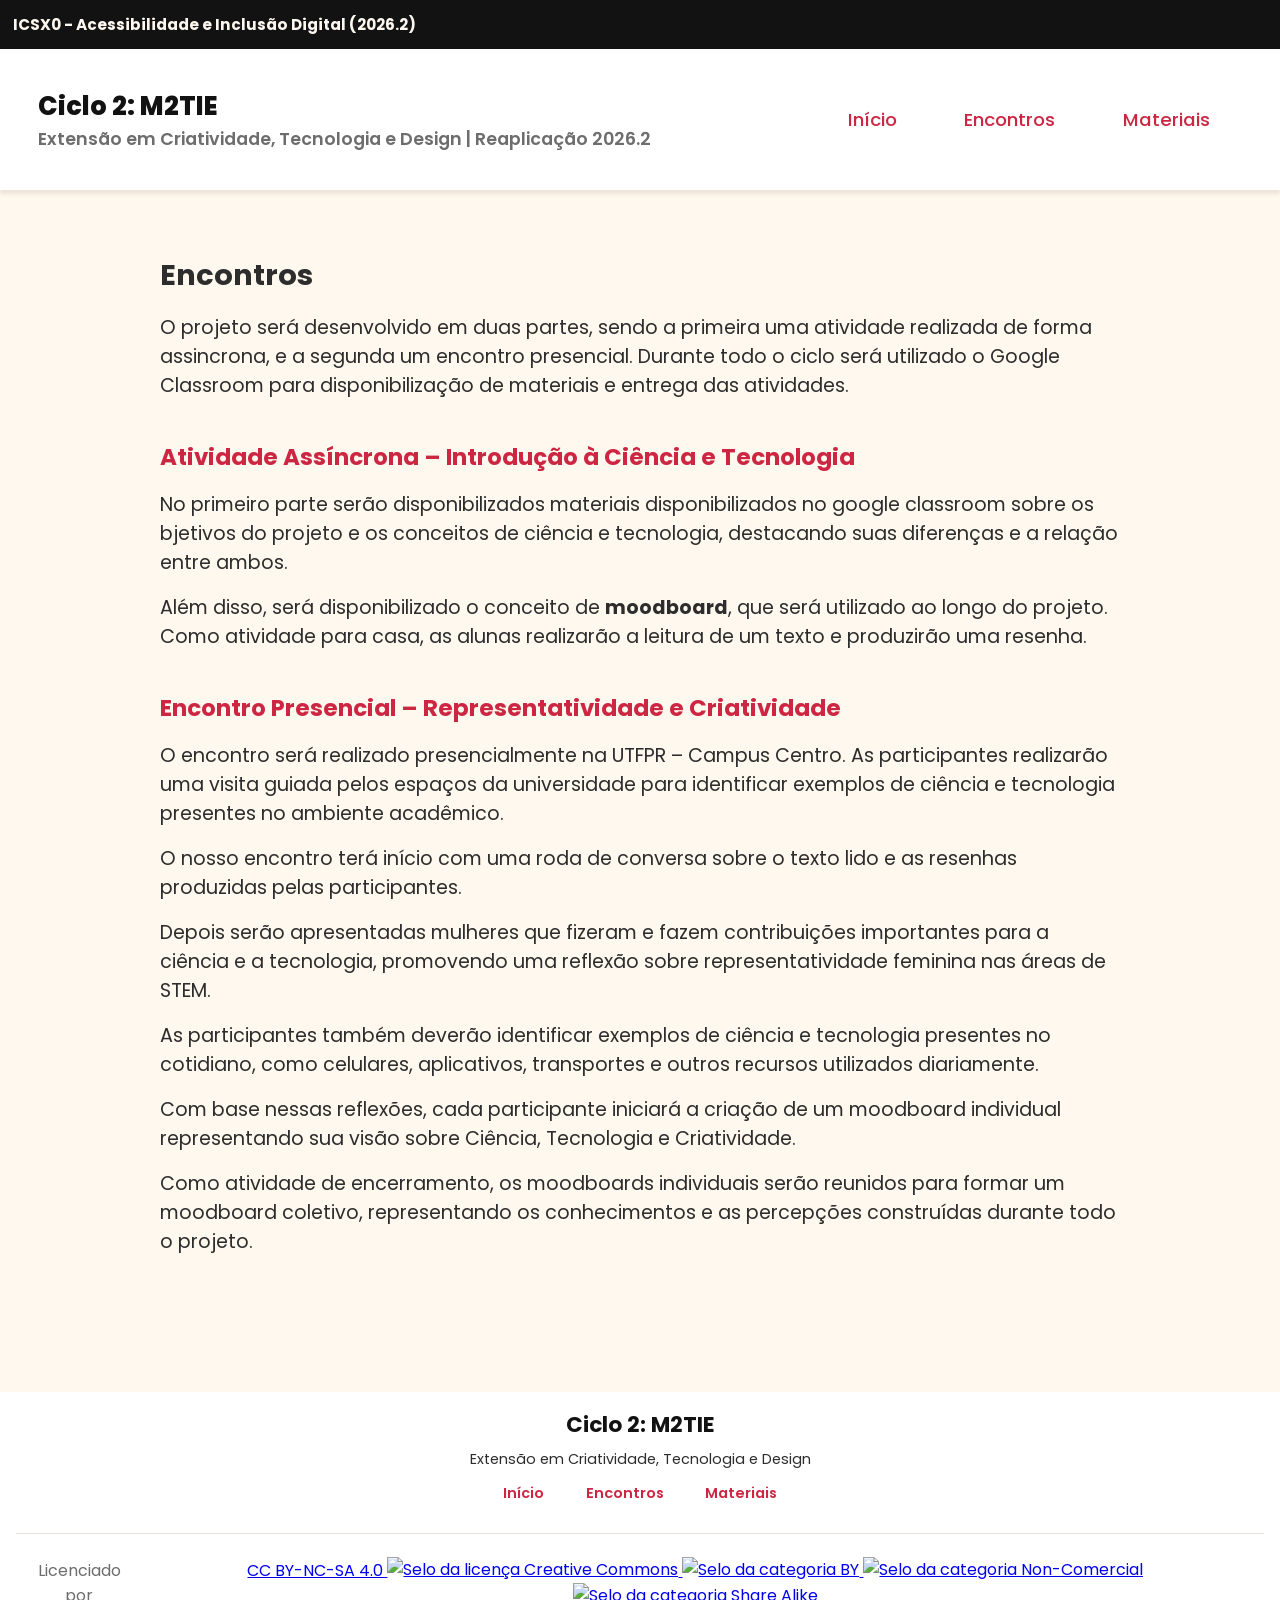
==== encontros.html @ 26ec623c "Merge branch 'main' of https://github.com/GabrielleSchultz/Ciclo2_Reaplicacao_M2TIE" ====
<!DOCTYPE html>
<html lang="pt-BR">

<head>
    <meta charset="UTF-8">
    <meta name="viewport" content="width=device-width, initial-scale=1.0">
    <meta name="description" content="Descricao e guia do Ciclo 2 M2TIE: Quem faz ciência e tecnologia?">
    <link rel="stylesheet" href="main.css">
    <link rel="preconnect" href="https://fonts.googleapis.com">
    <link rel="preconnect" href="https://fonts.gstatic.com" crossorigin>
    <link
        href="https://fonts.googleapis.com/css2?family=Poppins:ital,wght@0,100;0,200;0,300;0,400;0,500;0,600;0,700;0,800;0,900;1,100;1,200;1,300;1,400;1,500;1,600;1,700;1,800;1,900&display=swap"
        rel="stylesheet">
    <title>Ciclo 2: M2TIE (Reaplicação 2026.2)</title>
</head>

<body>
    <header>
        <div class="top-header">
            <h3>ICSX0 - Acessibilidade e Inclusão Digital (2026.2)</h3>
        </div>
        <div class="bottom-header">
            <div class=nome>
                <h1><a href="index.html">Ciclo 2: M2TIE</a></h1>
                <h2>Extensão em Criatividade, Tecnologia e Design | Reaplicação 2026.2</h2>
            </div>

            <nav id="menu" aria-label="Menu de Navegação">
                <ul>
                    <li><a href="index.html">Início</a></li>
                    <li><a href="encontros.html">Encontros</a></li>
                    <li><a href="materiais.html">Materiais</a></li>
                </ul>
            </nav>
        </div>
    </header>

    <main id="main-content" aria-label="Conteúdo Principal">
        <section class="info">
            <h2>Encontros</h2>
            <p>
                O projeto será desenvolvido em duas partes, sendo a primeira uma atividade realizada de forma
                assincrona, e a segunda um encontro presencial. Durante todo o ciclo será utilizado o Google
                Classroom para disponibilização de materiais e entrega das atividades.
            </p>
    
            <article class="encontro">
                <h3>Atividade Assíncrona – Introdução à Ciência e Tecnologia</h3>
                <p>
                    No primeiro parte serão disponibilizados materiais disponibilizados no google classroom sobre os bjetivos do projeto e os
                    conceitos de ciência e tecnologia, destacando suas diferenças e a relação
                    entre ambos. 
                </p>
    
                <p>
                    Além disso, será disponibilizado o conceito de <strong>moodboard</strong>, que
                    será utilizado ao longo do projeto. Como atividade para casa, as alunas
                    realizarão a leitura de um texto e produzirão uma resenha.
                </p>
            </article>
    
            <article class="encontro">
                <h3>Encontro Presencial – Representatividade e Criatividade</h3>

                <p>
                    O encontro será realizado presencialmente na UTFPR – Campus Centro.
                    As participantes realizarão uma visita guiada pelos espaços da
                    universidade para identificar exemplos de ciência e tecnologia
                    presentes no ambiente acadêmico.
                </p>
    
                <p>
                    O nosso encontro terá início com uma roda de conversa sobre o texto
                    lido e as resenhas produzidas pelas participantes.
                </p>
    
                <p>
                    Depois serão apresentadas mulheres que fizeram e fazem contribuições
                    importantes para a ciência e a tecnologia, promovendo uma reflexão sobre
                    representatividade feminina nas áreas de STEM.
                </p>
    
                <p>
                    As participantes também deverão identificar exemplos de ciência e
                    tecnologia presentes no cotidiano, como celulares, aplicativos,
                    transportes e outros recursos utilizados diariamente.
                </p>
    
                <p>
                    Com base nessas reflexões, cada participante iniciará a criação de um
                    moodboard individual representando sua visão sobre Ciência,
                    Tecnologia e Criatividade.
                </p>

                <p>
                    Como atividade de encerramento, os moodboards individuais serão reunidos
                    para formar um moodboard coletivo, representando os conhecimentos e as
                    percepções construídas durante todo o projeto.
                </p>
            </article>
        </section>
    </main>

    
    <footer>
        <div class="footer-content">
            <h2>Ciclo 2: M2TIE</h2>
            <p>Extensão em Criatividade, Tecnologia e Design</p>
        </div>
        <div class="footer-links">
            <a href="index.html">Início</a>
            <a href="encontros.html">Encontros</a>
            <a href="materiais.html">Materiais</a>
        </div>
        <div class="footer-licenca">
            <p>Licenciado por </p>
            <a href="https://creativecommons.org/licenses/by-nc-sa/4.0/?ref=chooser-v1" target="_blank"
                title="Redirecionamento para site externo." rel="license noopener noreferrer"
                style="display: inline-block">CC BY-NC-SA 4.0
                <img class="cc-icons" src="https://mirrors.creativecommons.org/presskit/icons/cc.svg?ref=chooser-v1"
                    alt="Selo da licença Creative Commons" />
                <img class="cc-icons" src="https://mirrors.creativecommons.org/presskit/icons/by.svg?ref=chooser-v1"
                    alt="Selo da categoria BY" />
                <img class="cc-icons" src="https://mirrors.creativecommons.org/presskit/icons/nc.svg?ref=chooser-v1"
                    alt="Selo da categoria Non-Comercial" />
                <img class="cc-icons" src="https://mirrors.creativecommons.org/presskit/icons/sa.svg?ref=chooser-v1"
                    alt="Selo da categoria Share Alike " />
            </a>
            </p>
        </div>
    </footer>
</body>

</html>
---- main.css ----
* {
    margin: 0;
    padding: 0;
    box-sizing: border-box;
}

body {
    background-color: #fff8ee;
    color: #2D2D2D;
    font-family: "Poppins",system-ui, -apple-system, BlinkMacSystemFont, 'Segoe UI', Roboto, Oxygen, Ubuntu, Cantarell, 'Open Sans', 'Helvetica Neue', sans-serif;
    align-items: center;
    min-height: 100vh;
    display: flex;
    flex-direction: column;
}

header {
    width: 100%;
    align-items: center;
    background-color: white;
    box-shadow: 0 4px 4px rgba(145, 113, 102, 0.158);
}

.bottom-header{
    display: flex;
    justify-content: space-between;
    padding: 3%;
    background-color: white;
    align-items: center;
}

.top-header{
    display: flex;
    flex-direction: column;
    background-color: #131212;
    padding: 1%;
    font-size: small;
    color: #fdf7ef
}

header a {
    text-decoration: none;
    color: #131212
}

header h1 {
    letter-spacing: 0rem;
    font-weight: 800
}

header nav ul {
    display: flex;
    gap: 0.2rem;
    list-style-type: none;
}

header h1 {
    font-size: 1.6rem;
    color: #131212
}

header nav a {
    color: #cd2643;
    align-items: center;
    text-decoration: none;
    font-size: 1.15rem;
    font-weight: 500;
    margin: 0 1rem;
    padding: 0.5rem 1rem;
}

header nav a:hover {
    font-weight: 600;
    background-color: #e72848;
    color: #fdf7ef;
    transition: 0.4s
}

header h2 {
    font-size: 1.1rem;
    color: #6D6D6D;
    font-weight: 600;
}

main {
    width: 80%;
    padding: 2rem;
    margin-top: 2rem;
    margin-bottom: 3rem;
    display: flex;
}

.info {
    align-items: center;
    justify-content: space-between;
    margin-bottom: 0.5rem;
    font-size: larger;
}

.info h3 {
    align-items: center;
    justify-content: space-between;
    margin-top: 2.5rem;
    font-size: larger;
    color: #cd2643
}

.info p {
    margin-top: 1rem;
}

.info div{
    display: flex;
    align-items: center;
}

footer {
    margin-top: auto;
    width: 100%;
    display: flex;
    flex-direction: column;
    justify-content: space-between;
    font-size: small;
    background-color: white;
    padding: 1rem;
    margin-top: 3rem;
    box-shadow: 0 12px 12px rgba(49, 44, 44, 0.2);
}

.footer-content {
    text-align: center;
    margin-bottom: 0.5rem;
    font-size: 0.9rem;
}

.footer-content h2 {
    color: #131212;
    margin-bottom: 0.5rem;
}

.footer-links {
    display: flex;
    justify-content: center;
    gap: 2rem;
    margin-bottom: 1.5rem;
}

.footer-links a {
    padding: 0.3rem;
    color: #cd2643;
    text-decoration: none;
    transition: 0.3s;
    font-size: 0.9rem;
    font-weight: 600;
}

.footer-links a:hover {
    color: #fff8ee;
    background-color: #e02847;
    font-weight: 800;
}

.participantes {
    border-top: 1px solid #d3a986;
    padding-top: 1rem;
    text-align: center;
    border-bottom: 1px solid #d3a986;
    padding-bottom: 1rem;
}

.participantes h3 {
    color: #2D2D2D;
    font-size: 1.5rem;
}

.footer-licenca {
    justify-content: center;
    display: flex;
    align-items: center;
    text-align: center;
    border-top: 1px solid #e5e0da;
    padding-top: 1rem;
    font-size: 1rem;
    color: #6D6D6D;
}

.footer-licenca p {
    padding: 0.5rem;
}

.cc-icons {
    height: 22px;
    vertical-align: text-bottom;
    display: inline;
}

.destaque {
    color: #cd2643;
    font-weight: 700;
    text-decoration: none;
}

.destaque:hover {
    text-decoration: undelrine;
    color: #e72848;
}

.referenciado {
    color: #131212;
    font-weight: 400;
    text-decoration: none;
}

.referenciado:hover {
    text-decoration: undelrine;
    color: #e72848;
    transition: 0.6s
}

.materiais ul, ol{
    list-style-type: none;
}

.materiais div{
    color: #cd2643;
    font-weight: 700;
    font-size: larger;
    padding-top: 2rem;
}

.materiais iframe{
    margin-top: 1rem;
}
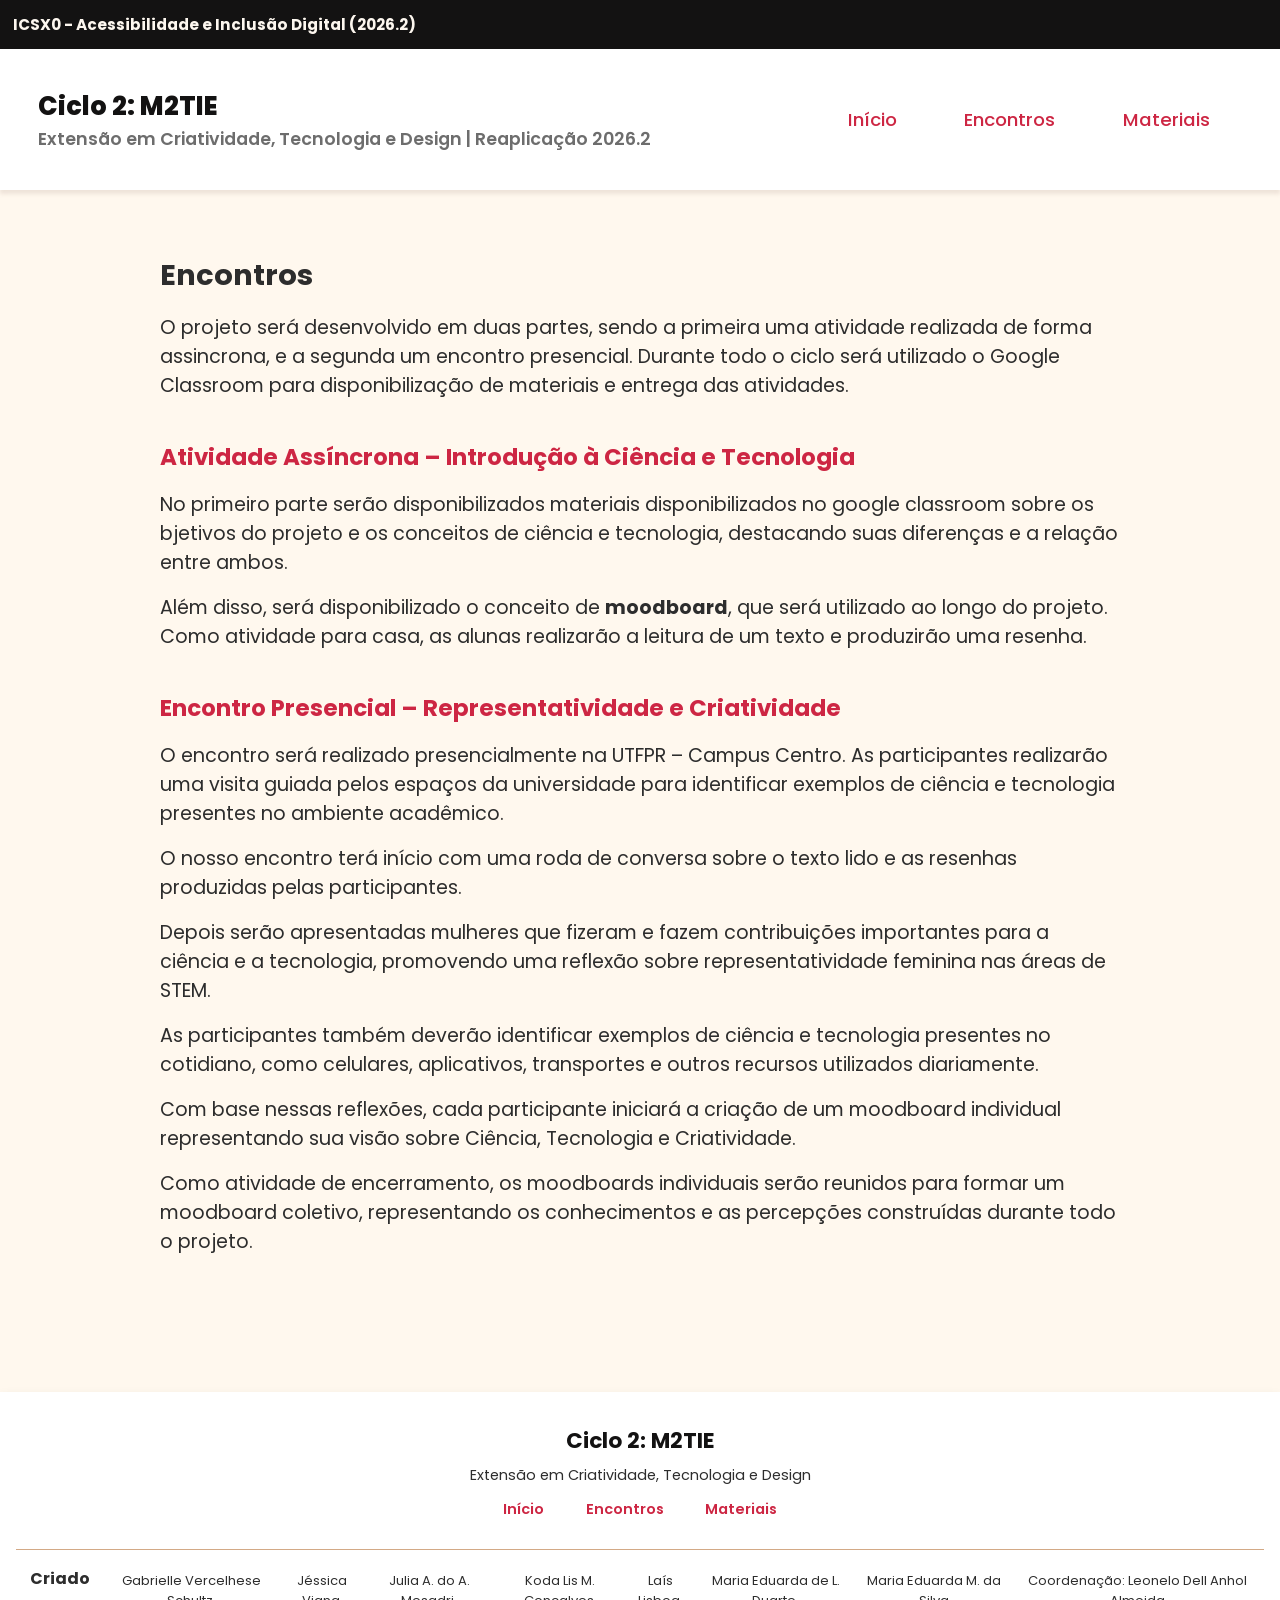
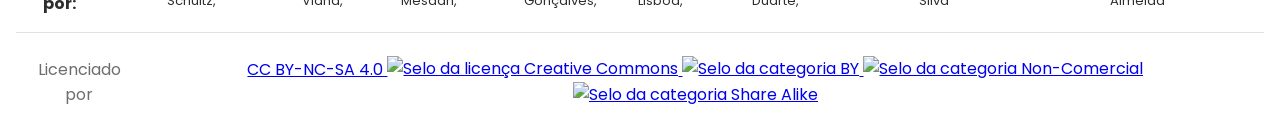
==== commit 464a8f03: "footer de acordo com moodle" ====
--- a/encontros.html
+++ b/encontros.html
@@ -112,6 +112,20 @@
             <a href="encontros.html">Encontros</a>
             <a href="materiais.html">Materiais</a>
         </div>
+        
+        <div class="participantes">
+            <h3>Criado por:</h3>
+            <p>Gabrielle Vercelhese Schultz,</p>
+            <p>Jéssica Viana,</p>
+            <p>Julia A. do A. Mesadri,</p>
+            <p>Koda Lis M. Gonçalves,</p>
+            <p>Laís Lisboa,</p>
+            <p>Maria Eduarda de L. Duarte,</p>
+            <p>Maria Eduarda M. da Silva</p>
+            <p>Coordenação: Leonelo Dell Anhol Almeida</p>
+            <br>
+        </div>
+        
         <div class="footer-licenca">
             <p>Licenciado por </p>
             <a href="https://creativecommons.org/licenses/by-nc-sa/4.0/?ref=chooser-v1" target="_blank"
--- a/main.css
+++ b/main.css
@@ -115,7 +115,6 @@
 }
 
 footer {
-    margin-top: auto;
     width: 100%;
     display: flex;
     flex-direction: column;
@@ -124,12 +123,13 @@
     background-color: white;
     padding: 1rem;
     margin-top: 3rem;
-    box-shadow: 0 12px 12px rgba(49, 44, 44, 0.2);
+    box-shadow: 0 8px 12px rgba(0, 0, 0, 0.2);
 }
 
 .footer-content {
     text-align: center;
     margin-bottom: 0.5rem;
+    margin-top: 1rem;
     font-size: 0.9rem;
 }
 
@@ -164,13 +164,14 @@
     border-top: 1px solid #d3a986;
     padding-top: 1rem;
     text-align: center;
-    border-bottom: 1px solid #d3a986;
+    align-items: center;
     padding-bottom: 1rem;
+    display: flex;
 }
 
 .participantes h3 {
     color: #2D2D2D;
-    font-size: 1.5rem;
+    font-size: 1rem;
 }
 
 .footer-licenca {
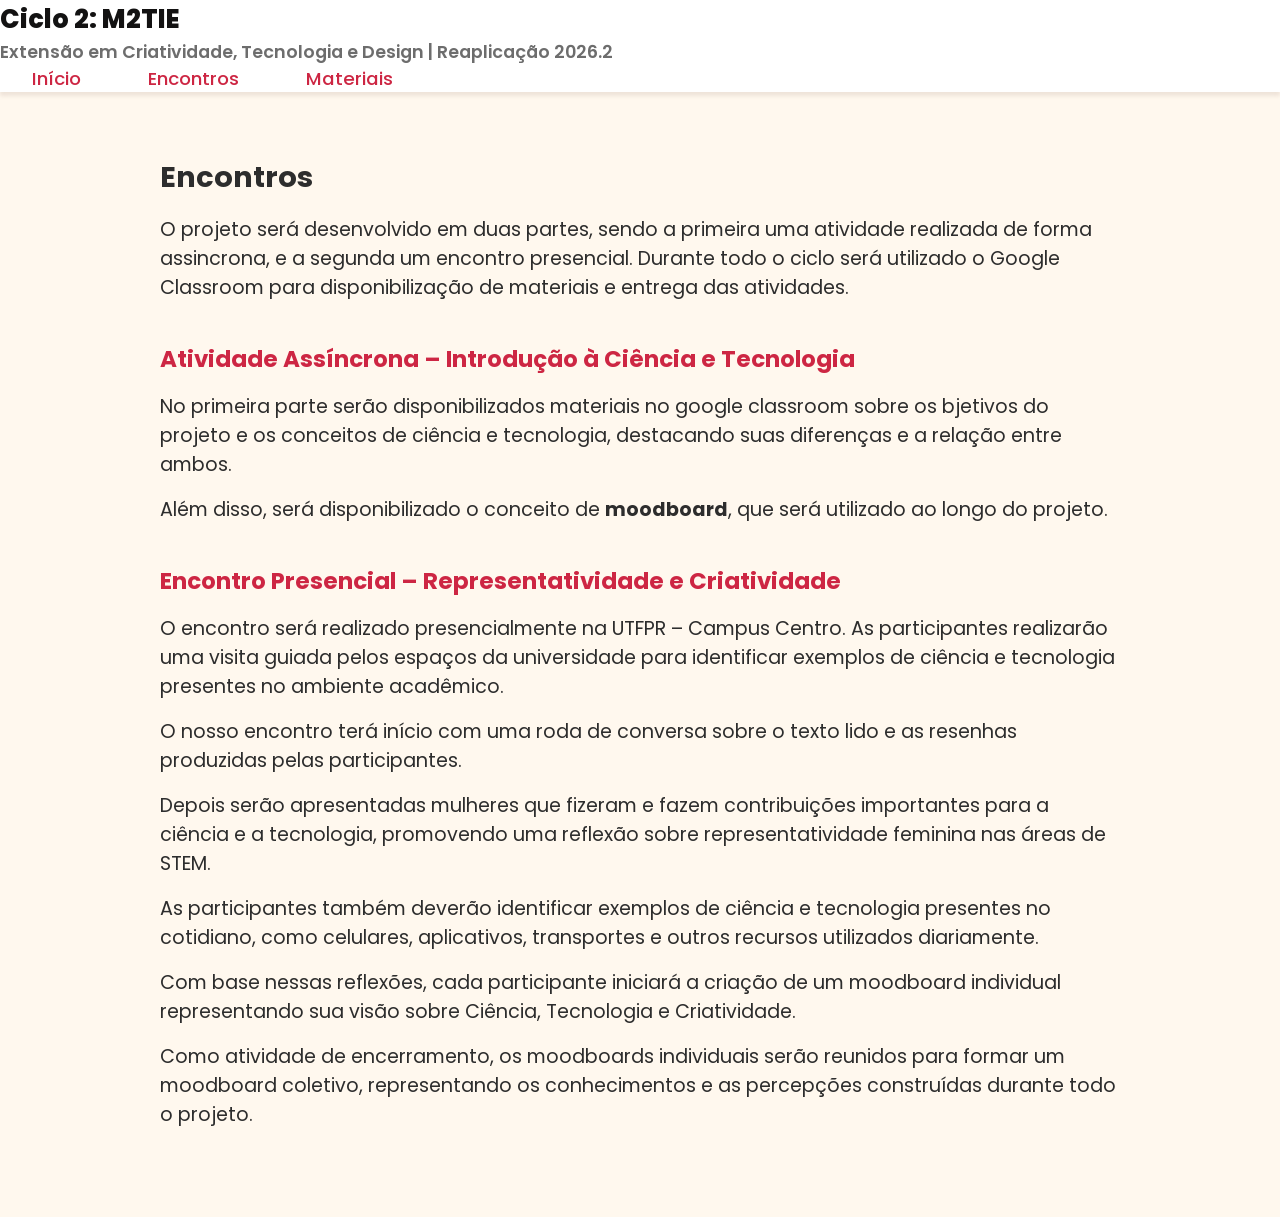
==== commit 583c0da5: "Add files via upload" ====
--- a/encontros.html
+++ b/encontros.html
@@ -16,23 +16,18 @@
 
 <body>
     <header>
-        <div class="top-header">
-            <h3>ICSX0 - Acessibilidade e Inclusão Digital (2026.2)</h3>
+        <div class=nome>
+            <h1><a href="index.html">Ciclo 2: M2TIE</a></h1>
+            <h2>Extensão em Criatividade, Tecnologia e Design | Reaplicação 2026.2</h2>
         </div>
-        <div class="bottom-header">
-            <div class=nome>
-                <h1><a href="index.html">Ciclo 2: M2TIE</a></h1>
-                <h2>Extensão em Criatividade, Tecnologia e Design | Reaplicação 2026.2</h2>
-            </div>
 
-            <nav id="menu" aria-label="Menu de Navegação">
-                <ul>
-                    <li><a href="index.html">Início</a></li>
-                    <li><a href="encontros.html">Encontros</a></li>
-                    <li><a href="materiais.html">Materiais</a></li>
-                </ul>
-            </nav>
-        </div>
+        <nav id="menu" aria-label="Menu de Navegação">
+            <ul>
+                <li><a href="index.html">Início</a></li>
+                <li><a href="encontros.html">Encontros</a></li>
+                <li><a href="materiais.html">Materiais</a></li>
+            </ul>
+        </nav>
     </header>
 
     <main id="main-content" aria-label="Conteúdo Principal">
@@ -47,15 +42,14 @@
             <article class="encontro">
                 <h3>Atividade Assíncrona – Introdução à Ciência e Tecnologia</h3>
                 <p>
-                    No primeiro parte serão disponibilizados materiais disponibilizados no google classroom sobre os bjetivos do projeto e os
+                    No primeira parte serão disponibilizados materiais no google classroom sobre os bjetivos do projeto e os
                     conceitos de ciência e tecnologia, destacando suas diferenças e a relação
                     entre ambos. 
                 </p>
     
                 <p>
                     Além disso, será disponibilizado o conceito de <strong>moodboard</strong>, que
-                    será utilizado ao longo do projeto. Como atividade para casa, as alunas
-                    realizarão a leitura de um texto e produzirão uma resenha.
+                    será utilizado ao longo do projeto.
                 </p>
             </article>
     
@@ -100,49 +94,6 @@
             </article>
         </section>
     </main>
-
-    
-    <footer>
-        <div class="footer-content">
-            <h2>Ciclo 2: M2TIE</h2>
-            <p>Extensão em Criatividade, Tecnologia e Design</p>
-        </div>
-        <div class="footer-links">
-            <a href="index.html">Início</a>
-            <a href="encontros.html">Encontros</a>
-            <a href="materiais.html">Materiais</a>
-        </div>
-        
-        <div class="participantes">
-            <h3>Criado por:</h3>
-            <p>Gabrielle Vercelhese Schultz,</p>
-            <p>Jéssica Viana,</p>
-            <p>Julia A. do A. Mesadri,</p>
-            <p>Koda Lis M. Gonçalves,</p>
-            <p>Laís Lisboa,</p>
-            <p>Maria Eduarda de L. Duarte,</p>
-            <p>Maria Eduarda M. da Silva</p>
-            <p>Coordenação: Leonelo Dell Anhol Almeida</p>
-            <br>
-        </div>
-        
-        <div class="footer-licenca">
-            <p>Licenciado por </p>
-            <a href="https://creativecommons.org/licenses/by-nc-sa/4.0/?ref=chooser-v1" target="_blank"
-                title="Redirecionamento para site externo." rel="license noopener noreferrer"
-                style="display: inline-block">CC BY-NC-SA 4.0
-                <img class="cc-icons" src="https://mirrors.creativecommons.org/presskit/icons/cc.svg?ref=chooser-v1"
-                    alt="Selo da licença Creative Commons" />
-                <img class="cc-icons" src="https://mirrors.creativecommons.org/presskit/icons/by.svg?ref=chooser-v1"
-                    alt="Selo da categoria BY" />
-                <img class="cc-icons" src="https://mirrors.creativecommons.org/presskit/icons/nc.svg?ref=chooser-v1"
-                    alt="Selo da categoria Non-Comercial" />
-                <img class="cc-icons" src="https://mirrors.creativecommons.org/presskit/icons/sa.svg?ref=chooser-v1"
-                    alt="Selo da categoria Share Alike " />
-            </a>
-            </p>
-        </div>
-    </footer>
 </body>
 
 </html>
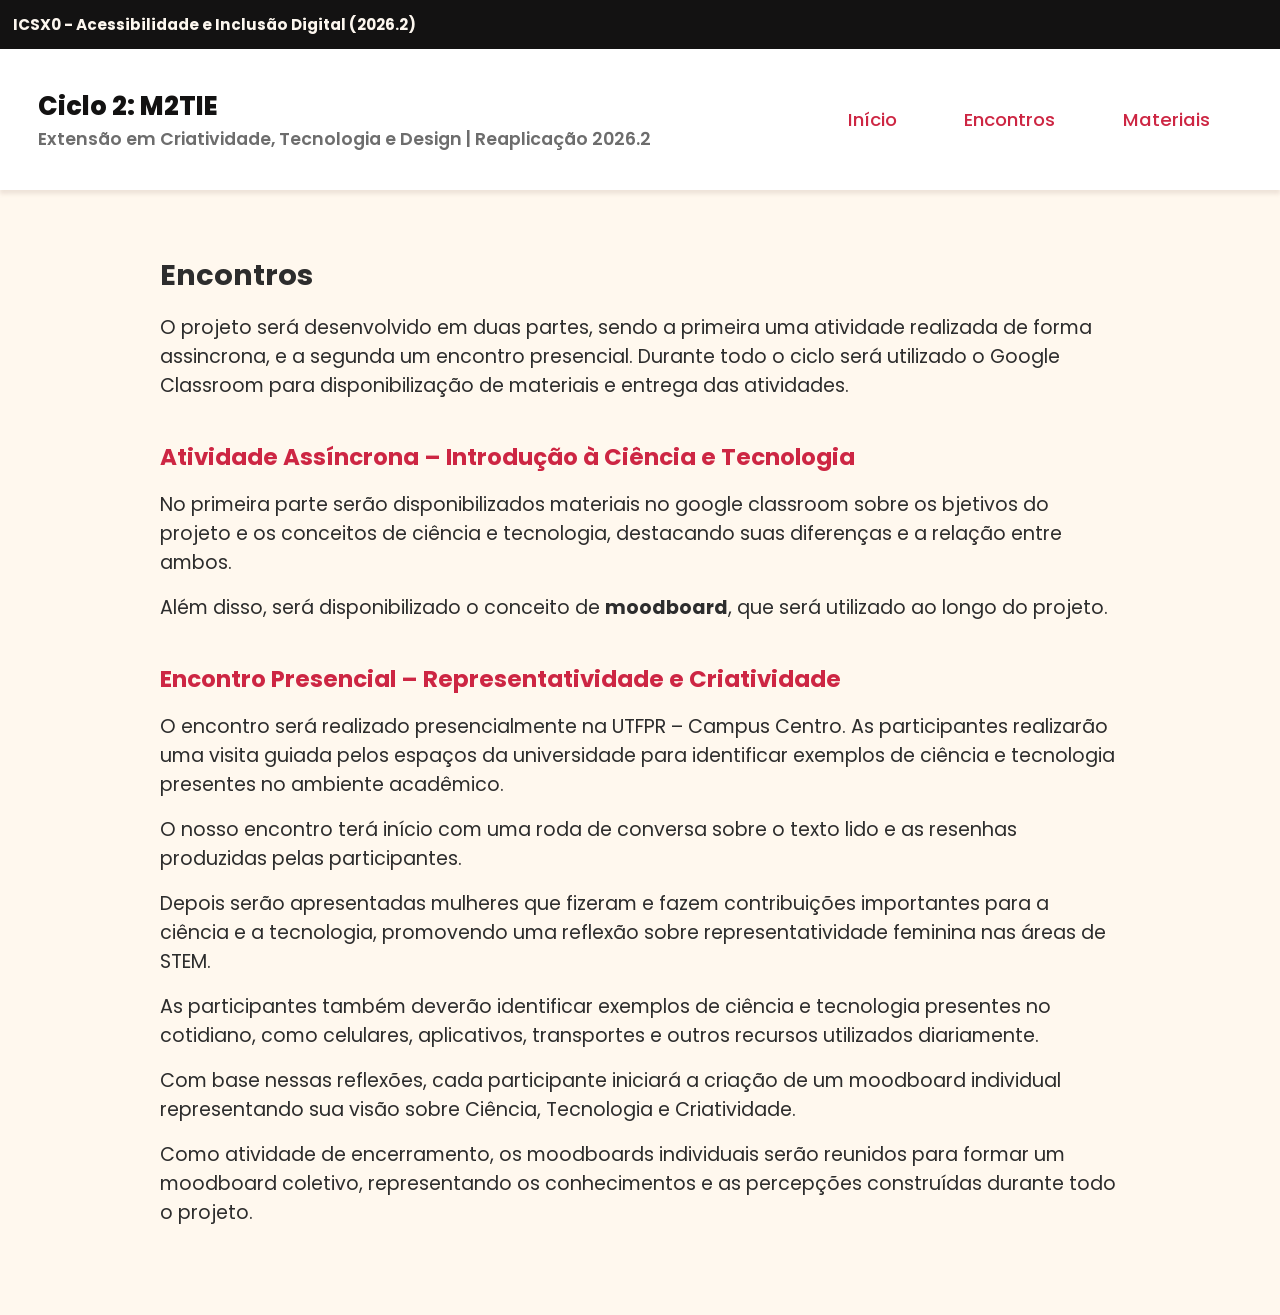
==== commit ff0d0c8b: "fixed encontros" ====
--- a/encontros.html
+++ b/encontros.html
@@ -16,18 +16,23 @@
 
 <body>
     <header>
-        <div class=nome>
-            <h1><a href="index.html">Ciclo 2: M2TIE</a></h1>
-            <h2>Extensão em Criatividade, Tecnologia e Design | Reaplicação 2026.2</h2>
+        <div class="top-header">
+            <h3>ICSX0 - Acessibilidade e Inclusão Digital (2026.2)</h3>
         </div>
+        <div class="bottom-header">
+            <div class=nome>
+                <h1><a href="index.html">Ciclo 2: M2TIE</a></h1>
+                <h2>Extensão em Criatividade, Tecnologia e Design | Reaplicação 2026.2</h2>
+            </div>
 
-        <nav id="menu" aria-label="Menu de Navegação">
-            <ul>
-                <li><a href="index.html">Início</a></li>
-                <li><a href="encontros.html">Encontros</a></li>
-                <li><a href="materiais.html">Materiais</a></li>
-            </ul>
-        </nav>
+            <nav id="menu" aria-label="Menu de Navegação">
+                <ul>
+                    <li><a href="index.html">Início</a></li>
+                    <li><a href="encontros.html">Encontros</a></li>
+                    <li><a href="materiais.html">Materiais</a></li>
+                </ul>
+            </nav>
+        </div>
     </header>
 
     <main id="main-content" aria-label="Conteúdo Principal">
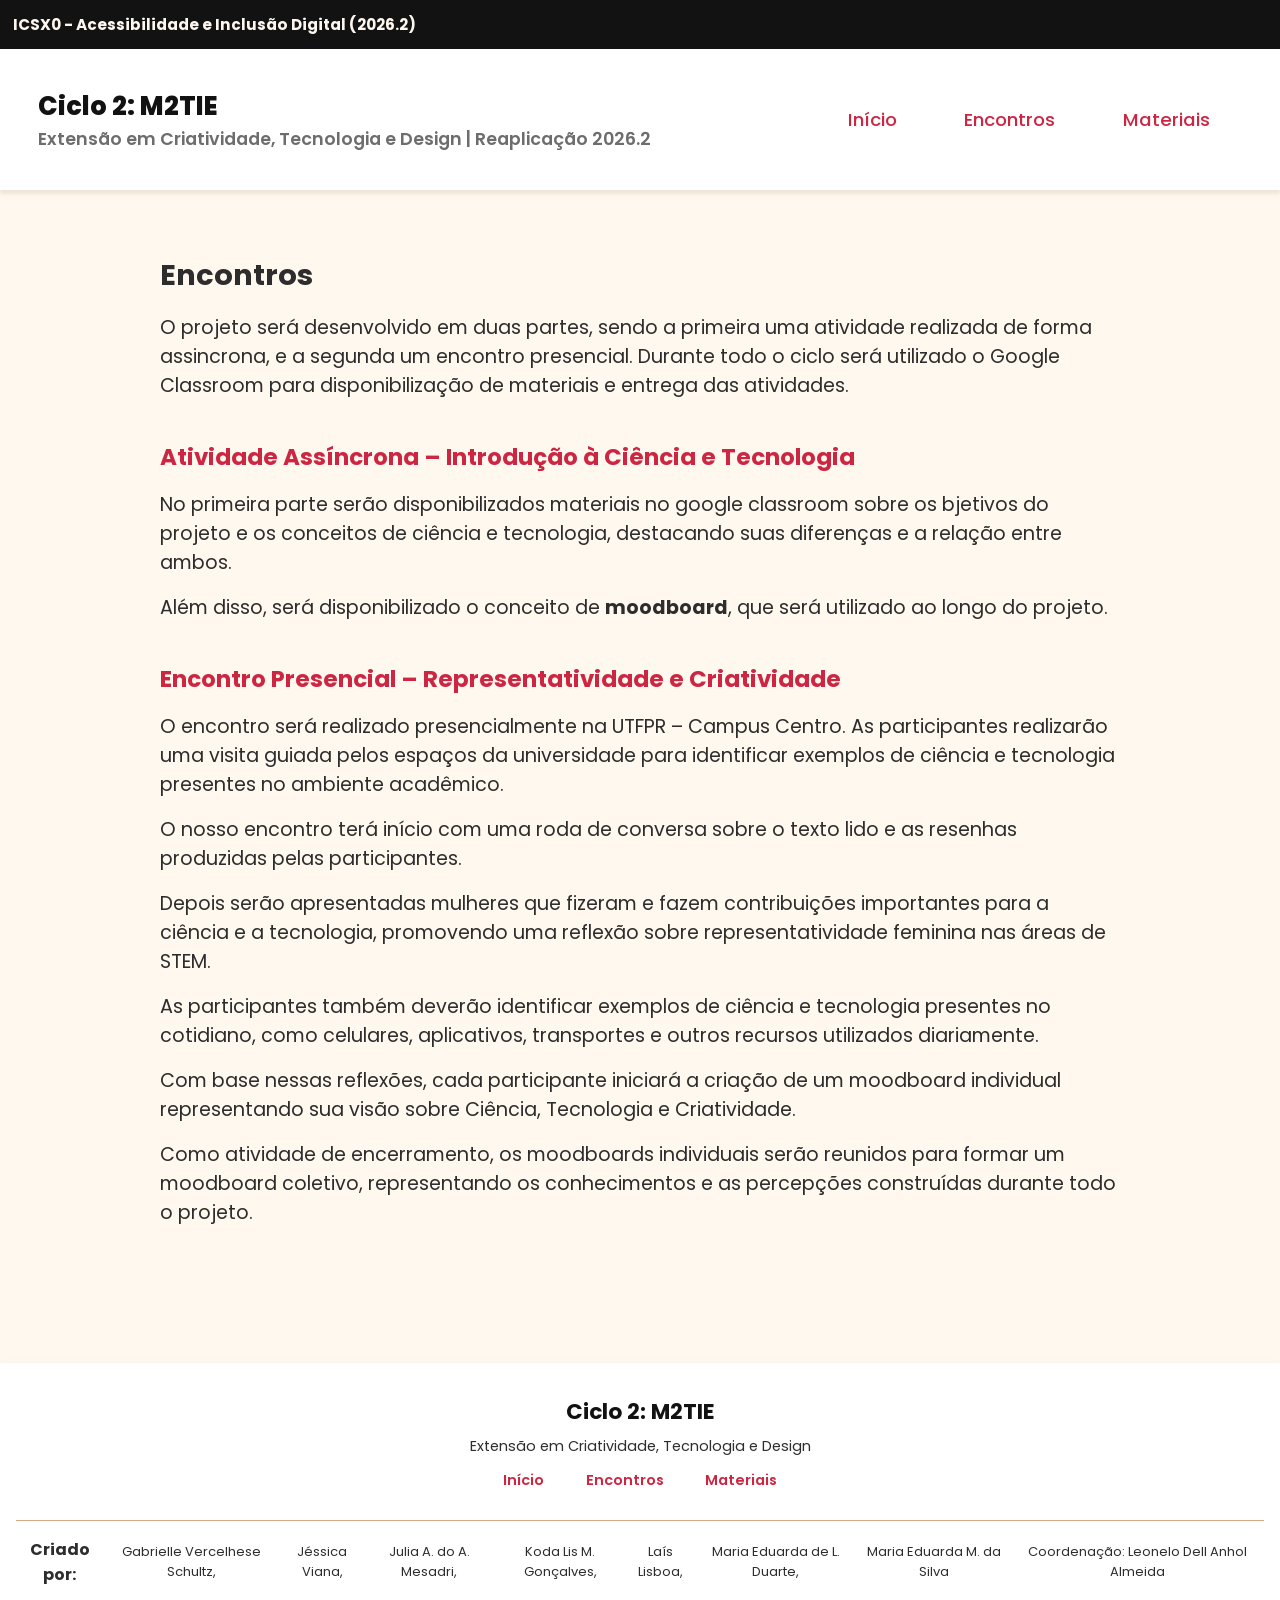
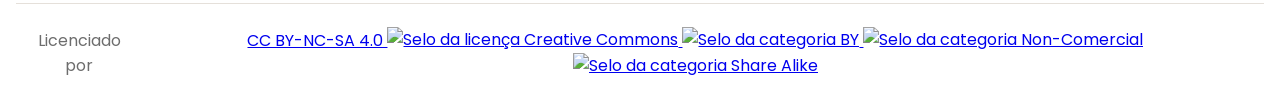
==== commit f70b8cce: "footer encontros" ====
--- a/encontros.html
+++ b/encontros.html
@@ -99,6 +99,49 @@
             </article>
         </section>
     </main>
+
+    
+    <footer>
+        <div class="footer-content">
+            <h2>Ciclo 2: M2TIE</h2>
+            <p>Extensão em Criatividade, Tecnologia e Design</p>
+        </div>
+        <div class="footer-links">
+            <a href="index.html">Início</a>
+            <a href="encontros.html">Encontros</a>
+            <a href="materiais.html">Materiais</a>
+        </div>
+        
+        <div class="participantes">
+            <h3>Criado por:</h3>
+            <p>Gabrielle Vercelhese Schultz,</p>
+            <p>Jéssica Viana,</p>
+            <p>Julia A. do A. Mesadri,</p>
+            <p>Koda Lis M. Gonçalves,</p>
+            <p>Laís Lisboa,</p>
+            <p>Maria Eduarda de L. Duarte,</p>
+            <p>Maria Eduarda M. da Silva</p>
+            <p>Coordenação: Leonelo Dell Anhol Almeida</p>
+            <br>
+        </div>
+        
+        <div class="footer-licenca">
+            <p>Licenciado por </p>
+            <a href="https://creativecommons.org/licenses/by-nc-sa/4.0/?ref=chooser-v1" target="_blank"
+                title="Redirecionamento para site externo." rel="license noopener noreferrer"
+                style="display: inline-block">CC BY-NC-SA 4.0
+                <img class="cc-icons" src="https://mirrors.creativecommons.org/presskit/icons/cc.svg?ref=chooser-v1"
+                    alt="Selo da licença Creative Commons" />
+                <img class="cc-icons" src="https://mirrors.creativecommons.org/presskit/icons/by.svg?ref=chooser-v1"
+                    alt="Selo da categoria BY" />
+                <img class="cc-icons" src="https://mirrors.creativecommons.org/presskit/icons/nc.svg?ref=chooser-v1"
+                    alt="Selo da categoria Non-Comercial" />
+                <img class="cc-icons" src="https://mirrors.creativecommons.org/presskit/icons/sa.svg?ref=chooser-v1"
+                    alt="Selo da categoria Share Alike " />
+            </a>
+            </p>
+        </div>
+    </footer>
 </body>
 
 </html>
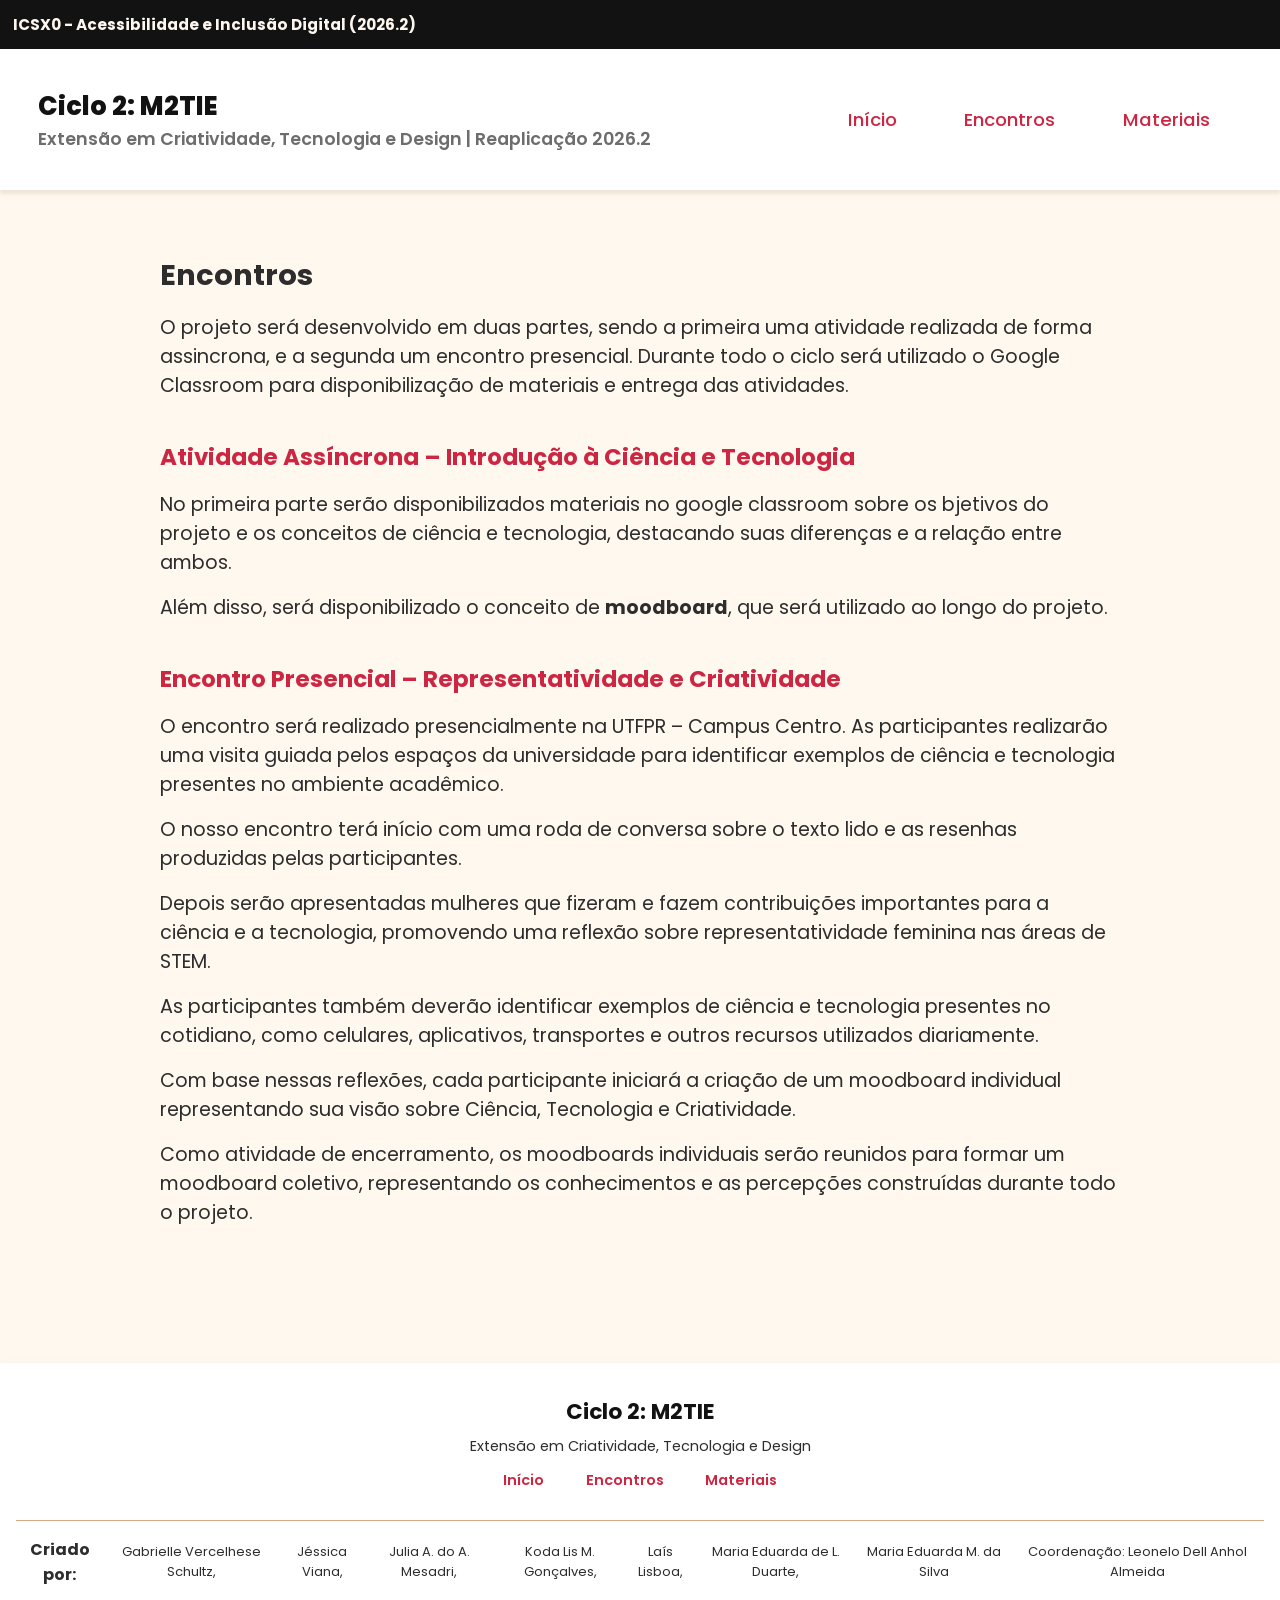
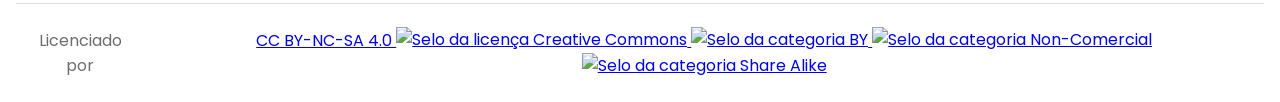
==== commit 731ae4e2: "correcao html" ====
--- a/encontros.html
+++ b/encontros.html
@@ -139,7 +139,6 @@
                 <img class="cc-icons" src="https://mirrors.creativecommons.org/presskit/icons/sa.svg?ref=chooser-v1"
                     alt="Selo da categoria Share Alike " />
             </a>
-            </p>
         </div>
     </footer>
 </body>
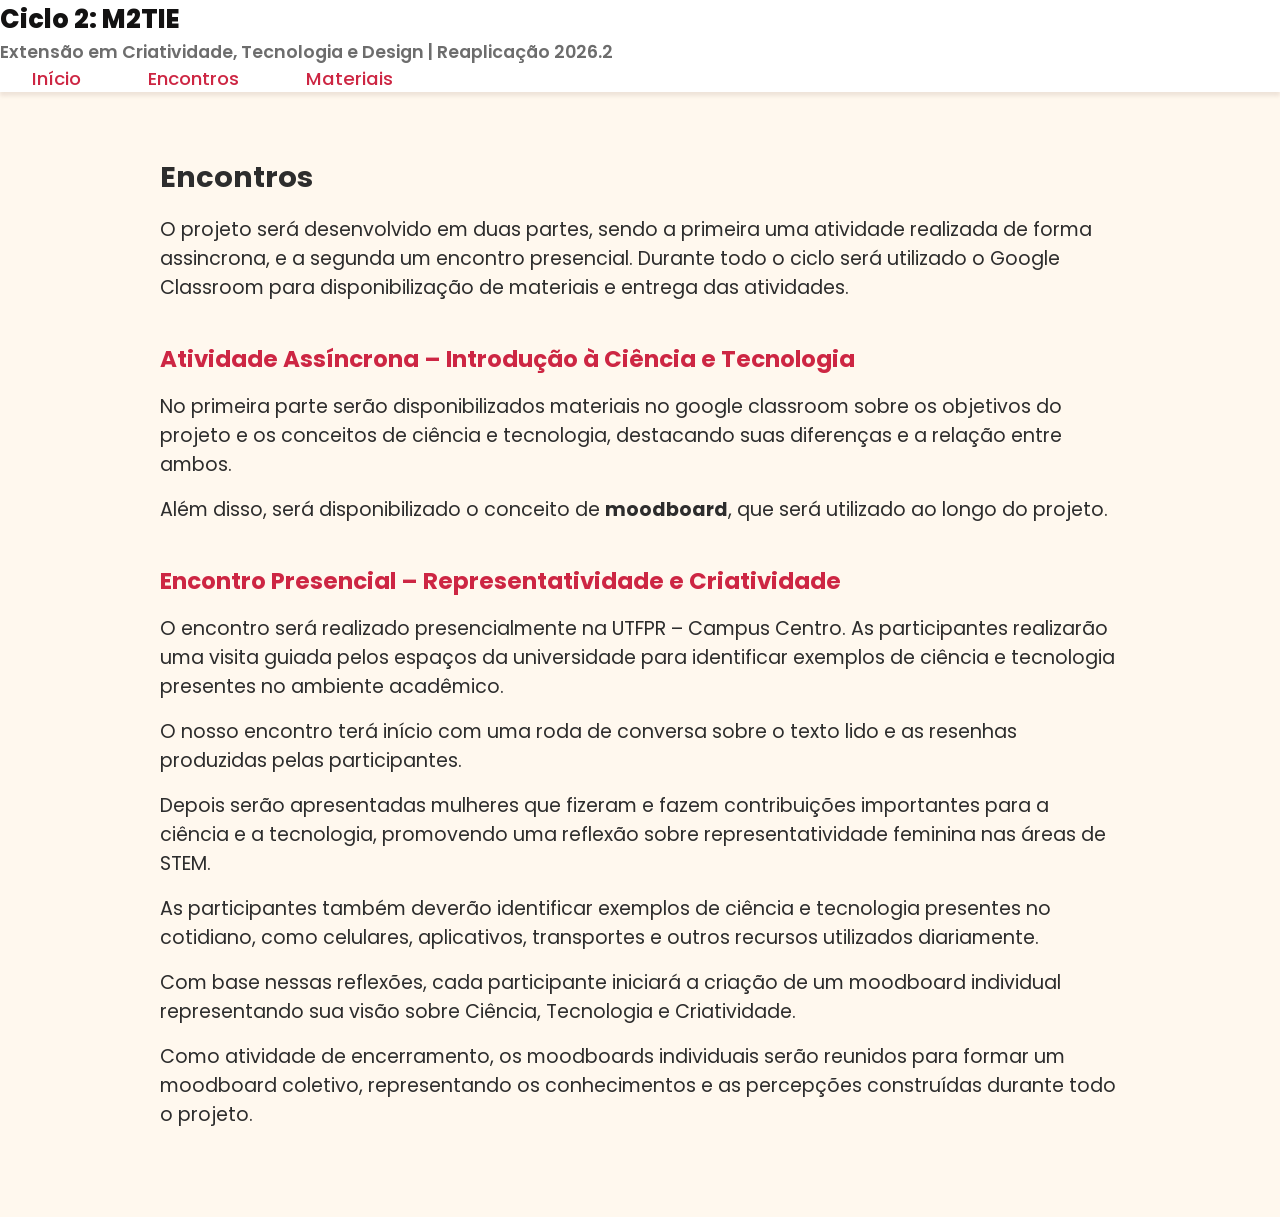
==== commit f2c094a9: "Add files via upload" ====
--- a/encontros.html
+++ b/encontros.html
@@ -16,23 +16,18 @@
 
 <body>
     <header>
-        <div class="top-header">
-            <h3>ICSX0 - Acessibilidade e Inclusão Digital (2026.2)</h3>
+        <div class=nome>
+            <h1><a href="index.html">Ciclo 2: M2TIE</a></h1>
+            <h2>Extensão em Criatividade, Tecnologia e Design | Reaplicação 2026.2</h2>
         </div>
-        <div class="bottom-header">
-            <div class=nome>
-                <h1><a href="index.html">Ciclo 2: M2TIE</a></h1>
-                <h2>Extensão em Criatividade, Tecnologia e Design | Reaplicação 2026.2</h2>
-            </div>
 
-            <nav id="menu" aria-label="Menu de Navegação">
-                <ul>
-                    <li><a href="index.html">Início</a></li>
-                    <li><a href="encontros.html">Encontros</a></li>
-                    <li><a href="materiais.html">Materiais</a></li>
-                </ul>
-            </nav>
-        </div>
+        <nav id="menu" aria-label="Menu de Navegação">
+            <ul>
+                <li><a href="index.html">Início</a></li>
+                <li><a href="encontros.html">Encontros</a></li>
+                <li><a href="materiais.html">Materiais</a></li>
+            </ul>
+        </nav>
     </header>
 
     <main id="main-content" aria-label="Conteúdo Principal">
@@ -47,7 +42,7 @@
             <article class="encontro">
                 <h3>Atividade Assíncrona – Introdução à Ciência e Tecnologia</h3>
                 <p>
-                    No primeira parte serão disponibilizados materiais no google classroom sobre os bjetivos do projeto e os
+                    No primeira parte serão disponibilizados materiais no google classroom sobre os objetivos do projeto e os
                     conceitos de ciência e tecnologia, destacando suas diferenças e a relação
                     entre ambos. 
                 </p>
@@ -99,48 +94,6 @@
             </article>
         </section>
     </main>
-
-    
-    <footer>
-        <div class="footer-content">
-            <h2>Ciclo 2: M2TIE</h2>
-            <p>Extensão em Criatividade, Tecnologia e Design</p>
-        </div>
-        <div class="footer-links">
-            <a href="index.html">Início</a>
-            <a href="encontros.html">Encontros</a>
-            <a href="materiais.html">Materiais</a>
-        </div>
-        
-        <div class="participantes">
-            <h3>Criado por:</h3>
-            <p>Gabrielle Vercelhese Schultz,</p>
-            <p>Jéssica Viana,</p>
-            <p>Julia A. do A. Mesadri,</p>
-            <p>Koda Lis M. Gonçalves,</p>
-            <p>Laís Lisboa,</p>
-            <p>Maria Eduarda de L. Duarte,</p>
-            <p>Maria Eduarda M. da Silva</p>
-            <p>Coordenação: Leonelo Dell Anhol Almeida</p>
-            <br>
-        </div>
-        
-        <div class="footer-licenca">
-            <p>Licenciado por </p>
-            <a href="https://creativecommons.org/licenses/by-nc-sa/4.0/?ref=chooser-v1" target="_blank"
-                title="Redirecionamento para site externo." rel="license noopener noreferrer"
-                style="display: inline-block">CC BY-NC-SA 4.0
-                <img class="cc-icons" src="https://mirrors.creativecommons.org/presskit/icons/cc.svg?ref=chooser-v1"
-                    alt="Selo da licença Creative Commons" />
-                <img class="cc-icons" src="https://mirrors.creativecommons.org/presskit/icons/by.svg?ref=chooser-v1"
-                    alt="Selo da categoria BY" />
-                <img class="cc-icons" src="https://mirrors.creativecommons.org/presskit/icons/nc.svg?ref=chooser-v1"
-                    alt="Selo da categoria Non-Comercial" />
-                <img class="cc-icons" src="https://mirrors.creativecommons.org/presskit/icons/sa.svg?ref=chooser-v1"
-                    alt="Selo da categoria Share Alike " />
-            </a>
-        </div>
-    </footer>
 </body>
 
 </html>
--- a/main.css
+++ b/main.css
@@ -7,7 +7,7 @@
 body {
     background-color: #fff8ee;
     color: #2D2D2D;
-    font-family: "Poppins",system-ui, -apple-system, BlinkMacSystemFont, 'Segoe UI', Roboto, Oxygen, Ubuntu, Cantarell, 'Open Sans', 'Helvetica Neue', sans-serif;
+    font-family: "Poppins", sans-serif;
     align-items: center;
     min-height: 100vh;
     display: flex;
@@ -90,6 +90,10 @@
     display: flex;
 }
 
+main a {
+    text-decoration: none;
+}
+
 .info {
     align-items: center;
     justify-content: space-between;
@@ -202,7 +206,6 @@
 }
 
 .destaque:hover {
-    text-decoration: undelrine;
     color: #e72848;
 }
 
@@ -213,7 +216,6 @@
 }
 
 .referenciado:hover {
-    text-decoration: undelrine;
     color: #e72848;
     transition: 0.6s
 }
@@ -231,4 +233,6 @@
 
 .materiais iframe{
     margin-top: 1rem;
+    width: 100%;
+    height: 600px;
 }
